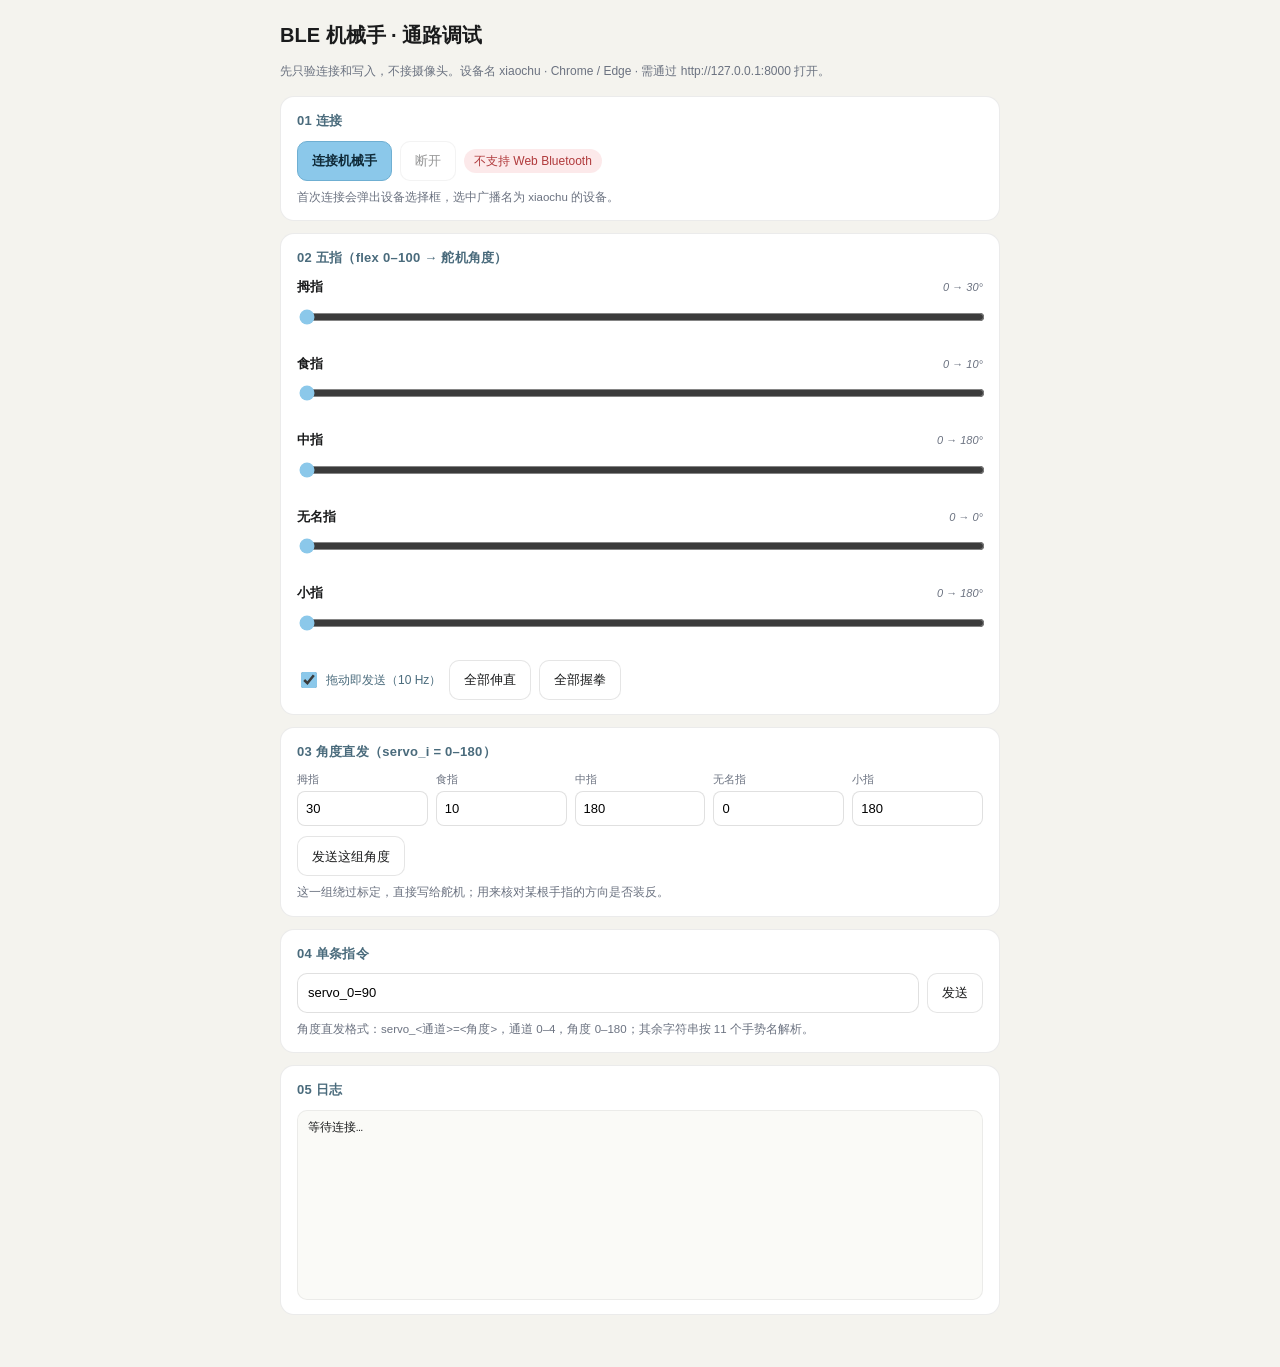
==== ble-test.html @ 400e304c "feat(capture): 网页端接入小楚君 BLE 机械手 - 新增 ble-bridge.js：flex(0-100) -> servo_i=angle，10Hz 节流、角度去重、丢手回伸直位 " ====
<!doctype html>
<html lang="zh-CN">
<head>
<meta charset="utf-8" />
<meta name="viewport" content="width=device-width, initial-scale=1" />
<title>BLE 机械手 · 通路调试</title>
<style>
  :root { color-scheme: light; }
  * { box-sizing: border-box; }
  body {
    margin: 0; padding: 20px 16px 40px;
    font-family: 'Roboto', 'PingFang SC', 'Segoe UI', Arial, sans-serif;
    background: #F4F3EE; color: #1A1B1C; line-height: 1.5;
  }
  .wrap { max-width: 720px; margin: 0 auto; }
  h1 { font-size: 20px; margin: 0 0 4px; }
  .sub { font-size: 12px; color: #6B7280; margin-bottom: 16px; }
  .card {
    background: #FFFFFF; border: 1px solid rgba(0,0,0,0.08);
    border-radius: 14px; padding: 14px 16px; margin-bottom: 12px;
  }
  .card h2 {
    font-size: 13px; margin: 0 0 10px; color: #4A6B7C;
    font-weight: 600; letter-spacing: .02em;
  }
  .row { display: flex; gap: 8px; align-items: center; flex-wrap: wrap; }
  .state {
    display: inline-block; font-size: 12px; padding: 3px 10px; border-radius: 999px;
    background: rgba(0,0,0,0.05); color: #6B7280;
  }
  .state[data-kind="ok"] { background: rgba(82,196,26,0.14); color: #2E7D1B; }
  .state[data-kind="err"] { background: rgba(234,102,104,0.14); color: #B03A3C; }
  .state[data-kind="wait"] { background: rgba(250,173,20,0.16); color: #8A6100; }
  button {
    font: inherit; font-size: 13px; padding: 9px 14px; min-height: 40px;
    border-radius: 10px; border: 1px solid rgba(0,0,0,0.10);
    background: #FFFFFF; color: #1A1B1C; cursor: pointer;
  }
  button.primary { background: #8BC8EA; border-color: #6FAFD2; color: #0F2A38; font-weight: 600; }
  button:disabled { opacity: .45; cursor: not-allowed; }
  .finger { margin: 10px 0 14px; }
  .finger__head {
    display: flex; justify-content: space-between; align-items: baseline;
    font-size: 13px; margin-bottom: 2px;
  }
  .finger__head b { font-variant-numeric: tabular-nums; }
  .finger__head span { font-size: 11px; color: #6B7280; }
  input[type="range"] { width: 100%; accent-color: #8BC8EA; height: 32px; }
  .grid5 { display: flex; gap: 8px; flex-wrap: wrap; }
  .grid5 label { flex: 1 1 96px; font-size: 11px; color: #6B7280; }
  .grid5 input[type="number"] {
    width: 100%; font: inherit; font-size: 13px; padding: 7px 8px; margin-top: 3px;
    border: 1px solid rgba(0,0,0,0.12); border-radius: 8px; background: #FFF;
  }
  input[type="text"] {
    flex: 1 1 180px; min-width: 0; font: inherit; font-size: 13px; padding: 9px 10px;
    border: 1px solid rgba(0,0,0,0.12); border-radius: 10px; background: #FFF;
  }
  .check { font-size: 12px; color: #4A6B7C; display: inline-flex; gap: 6px; align-items: center; }
  .check input { width: 16px; height: 16px; accent-color: #8BC8EA; }
  #log {
    height: 190px; overflow: auto; font-family: Consolas, 'Courier New', monospace;
    font-size: 11.5px; line-height: 1.55; background: #FAFAF7;
    border: 1px solid rgba(0,0,0,0.06); border-radius: 10px; padding: 8px 10px;
    white-space: pre-wrap; word-break: break-all;
  }
  .note { font-size: 11.5px; color: #6B7280; margin-top: 8px; }
</style>
</head>
<body>
<div class="wrap">
  <h1>BLE 机械手 · 通路调试</h1>
  <p class="sub">先只验连接和写入，不接摄像头。设备名 xiaochu · Chrome / Edge · 需通过 http://127.0.0.1:8000 打开。</p>

  <div class="card">
    <h2>01 连接</h2>
    <div class="row">
      <button id="btnConnect" class="primary">连接机械手</button>
      <button id="btnDisconnect" disabled>断开</button>
      <span class="state" id="state" data-kind="">未连接</span>
    </div>
    <div class="note" id="hint">首次连接会弹出设备选择框，选中广播名为 xiaochu 的设备。</div>
  </div>

  <div class="card">
    <h2>02 五指（flex 0–100 → 舵机角度）</h2>
    <div id="fingers"></div>
    <div class="row" style="margin-top:4px;">
      <label class="check"><input type="checkbox" id="autoSend" checked /><span>拖动即发送（10 Hz）</span></label>
      <button id="btnOpen">全部伸直</button>
      <button id="btnFist">全部握拳</button>
    </div>
  </div>

  <div class="card">
    <h2>03 角度直发（servo_i = 0–180）</h2>
    <div class="grid5" id="angleInputs"></div>
    <div class="row" style="margin-top:10px;">
      <button id="btnSendAngles">发送这组角度</button>
    </div>
    <div class="note">这一组绕过标定，直接写给舵机；用来核对某根手指的方向是否装反。</div>
  </div>

  <div class="card">
    <h2>04 单条指令</h2>
    <div class="row">
      <input type="text" id="cmdInput" value="servo_0=90" placeholder="例如 servo_0=90 或 fist" />
      <button id="btnSendCmd">发送</button>
    </div>
    <div class="note">角度直发格式：servo_&lt;通道&gt;=&lt;角度&gt;，通道 0–4，角度 0–180；其余字符串按 11 个手势名解析。</div>
  </div>

  <div class="card">
    <h2>05 日志</h2>
    <div id="log">等待连接…</div>
  </div>
</div>

<script src="ble-bridge.js"></script>
<script>
(function () {
  "use strict";
  var ble = window.BleHand;
  var stateEl = document.getElementById("state");
  var logEl = document.getElementById("log");
  var btnConnect = document.getElementById("btnConnect");
  var btnDisconnect = document.getElementById("btnDisconnect");
  var autoSend = document.getElementById("autoSend");

  var sliders = {};
  var angleInputs = {};

  function log(msg) {
    var t = new Date().toLocaleTimeString("zh-CN", { hour12: false });
    logEl.textContent += "\n[" + t + "] " + msg;
    logEl.scrollTop = logEl.scrollHeight;
  }

  function setState(text, kind) {
    stateEl.textContent = text;
    stateEl.dataset.kind = kind || "";
  }

  function refreshButtons() {
    var connected = ble.isConnected();
    btnConnect.disabled = connected;
    btnDisconnect.disabled = !connected;
  }

  var fingersBox = document.getElementById("fingers");
  var inputsBox = document.getElementById("angleInputs");
  ble.FINGERS.forEach(function (f) {
    var row = document.createElement("div");
    row.className = "finger";
    row.innerHTML =
      '<div class="finger__head"><b>' + f.label + '</b>' +
      '<span><i data-flex="' + f.name + '">0</i> → <i data-angle="' + f.name + '">' + f.open + '°</i></span></div>';
    var slider = document.createElement("input");
    slider.type = "range";
    slider.min = "0";
    slider.max = "100";
    slider.value = "0";
    slider.step = "1";
    slider.dataset.finger = f.name;
    slider.addEventListener("input", function () {
      var flex = Number(slider.value);
      row.querySelector('[data-flex="' + f.name + '"]').textContent = flex;
      row.querySelector('[data-angle="' + f.name + '"]').textContent = ble.flexToAngle(f, flex) + "°";
      if (autoSend.checked) {
        ble.setEnabled(true);
        ble.send(currentFingers());
      }
    });
    row.appendChild(slider);
    fingersBox.appendChild(row);
    sliders[f.name] = slider;

    var lab = document.createElement("label");
    lab.textContent = f.label;
    var num = document.createElement("input");
    num.type = "number";
    num.min = "0";
    num.max = "180";
    num.value = String(f.open);
    num.dataset.ch = String(f.ch);
    lab.appendChild(num);
    inputsBox.appendChild(lab);
    angleInputs[f.name] = num;
  });

  function currentFingers() {
    var out = {};
    ble.FINGERS.forEach(function (f) {
      out[f.name] = { flex: Number(sliders[f.name].value) };
    });
    return out;
  }

  function setAll(flex) {
    ble.FINGERS.forEach(function (f) {
      sliders[f.name].value = String(flex);
      var row = sliders[f.name].parentNode;
      row.querySelector('[data-flex="' + f.name + '"]').textContent = flex;
      row.querySelector('[data-angle="' + f.name + '"]').textContent = ble.flexToAngle(f, flex) + "°";
    });
    if (ble.isConnected()) {
      ble.setEnabled(true);
      ble.send(currentFingers());
      log("全部 → flex " + flex);
    }
  }

  ble.onStatus(function (text, kind) {
    setState(text, kind);
    refreshButtons();
    log("状态：" + text);
  });

  btnConnect.addEventListener("click", function () {
    if (!ble.supports()) {
      setState("不支持 Web Bluetooth", "err");
      log("当前浏览器不支持 Web Bluetooth，请换 Chrome / Edge 并通过 localhost 打开");
      return;
    }
    log("请求连接 xiaochu…");
    ble.connect().then(function () {
      refreshButtons();
    }).catch(function (err) {
      setState("连接失败", "err");
      log("连接失败：" + (err && err.message ? err.message : err));
    });
  });

  btnDisconnect.addEventListener("click", function () {
    ble.disconnect().then(function () { refreshButtons(); });
  });

  document.getElementById("btnOpen").addEventListener("click", function () { setAll(0); });
  document.getElementById("btnFist").addEventListener("click", function () { setAll(100); });

  document.getElementById("btnSendAngles").addEventListener("click", function () {
    if (!ble.isConnected()) {
      log("未连接，先连接设备");
      return;
    }
    var chain = Promise.resolve();
    ble.FINGERS.forEach(function (f) {
      chain = chain.then(function () {
        var ang = Math.max(0, Math.min(180, Number(angleInputs[f.name].value) || 0));
        return ble.sendRaw("servo_" + f.ch + "=" + ang).then(function (ok) {
          log("TX servo_" + f.ch + "=" + ang + (ok ? "  OK" : "  失败"));
        });
      });
    });
  });

  document.getElementById("btnSendCmd").addEventListener("click", function () {
    var cmd = document.getElementById("cmdInput").value.trim();
    if (!cmd) return;
    if (!ble.isConnected()) {
      log("未连接，先连接设备");
      return;
    }
    ble.sendRaw(cmd).then(function (ok) {
      log("TX " + cmd + (ok ? "  OK" : "  失败"));
    });
  });

  refreshButtons();
  setState(ble.supports() ? "未连接" : "不支持 Web Bluetooth", ble.supports() ? "" : "err");
})();
</script>
</body>
</html>
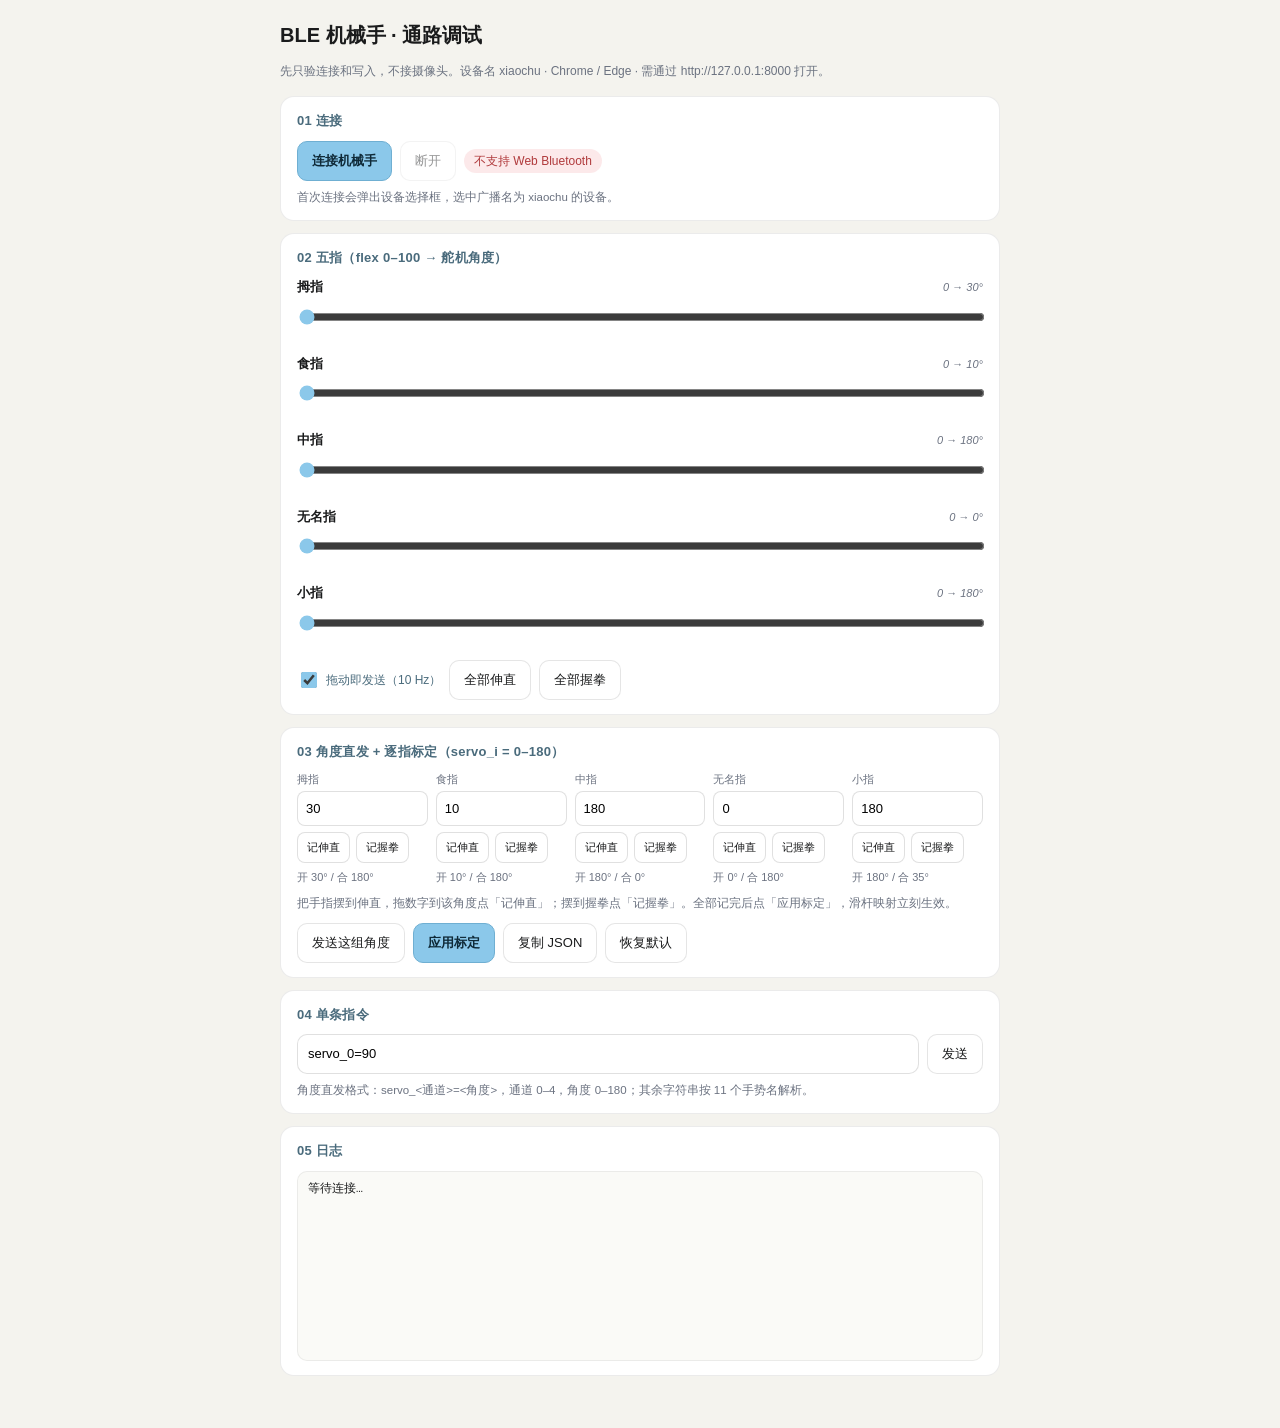
==== commit 2d30cd0f: "feat(ble): 逐指标定工具（open/closed 现场重标 + 持久化） - ble-bridge.js：新增 setCalibration / getCalibration / reset" ====
--- a/ble-test.html
+++ b/ble-test.html
@@ -65,6 +65,12 @@
     white-space: pre-wrap; word-break: break-all;
   }
   .note { font-size: 11.5px; color: #6B7280; margin-top: 8px; }
+  .cal { display: flex; gap: 6px; margin: 6px 0 2px; align-items: center; flex-wrap: wrap; }
+  .cal button {
+    font-size: 11px; padding: 6px 9px; min-height: 30px; border-radius: 8px;
+    background: #FFFFFF; border: 1px solid rgba(0,0,0,0.12); color: #1A1B1C;
+  }
+  .cal-val { font-size: 11px; color: #6B7280; font-variant-numeric: tabular-nums; }
 </style>
 </head>
 <body>
@@ -93,12 +99,15 @@
   </div>
 
   <div class="card">
-    <h2>03 角度直发（servo_i = 0–180）</h2>
+    <h2>03 角度直发 + 逐指标定（servo_i = 0–180）</h2>
     <div class="grid5" id="angleInputs"></div>
+    <div class="note">把手指摆到伸直，拖数字到该角度点「记伸直」；摆到握拳点「记握拳」。全部记完后点「应用标定」，滑杆映射立刻生效。</div>
     <div class="row" style="margin-top:10px;">
       <button id="btnSendAngles">发送这组角度</button>
+      <button id="btnApplyCal" class="primary">应用标定</button>
+      <button id="btnCopyCal">复制 JSON</button>
+      <button id="btnResetCal">恢复默认</button>
     </div>
-    <div class="note">这一组绕过标定，直接写给舵机；用来核对某根手指的方向是否装反。</div>
   </div>
 
   <div class="card">
@@ -129,6 +138,18 @@
 
   var sliders = {};
   var angleInputs = {};
+  var calStore = {};
+
+  function renderCal() {
+    ble.FINGERS.forEach(function (f) {
+      var el = document.querySelector('[data-cal-val="' + f.name + '"]');
+      if (!el) return;
+      var c = calStore[f.name] || {};
+      var open = c.open !== undefined ? c.open : f.open;
+      var closed = c.closed !== undefined ? c.closed : f.closed;
+      el.textContent = "开 " + open + "° / 合 " + closed + "°";
+    });
+  }
 
   function log(msg) {
     var t = new Date().toLocaleTimeString("zh-CN", { hour12: false });
@@ -184,6 +205,27 @@
     num.value = String(f.open);
     num.dataset.ch = String(f.ch);
     lab.appendChild(num);
+
+    var calRow = document.createElement("div");
+    calRow.className = "cal";
+    calRow.innerHTML =
+      '<button data-cal="open">记伸直</button>' +
+      '<button data-cal="closed">记握拳</button>' +
+      '<span class="cal-val" data-cal-val="' + f.name + '"></span>';
+    calRow.querySelector('[data-cal="open"]').addEventListener("click", function () {
+      if (!calStore[f.name]) calStore[f.name] = {};
+      calStore[f.name].open = Math.max(0, Math.min(180, Number(num.value) || 0));
+      renderCal();
+      log(f.label + " 伸直位记为 " + calStore[f.name].open + "°");
+    });
+    calRow.querySelector('[data-cal="closed"]').addEventListener("click", function () {
+      if (!calStore[f.name]) calStore[f.name] = {};
+      calStore[f.name].closed = Math.max(0, Math.min(180, Number(num.value) || 0));
+      renderCal();
+      log(f.label + " 握拳位记为 " + calStore[f.name].closed + "°");
+    });
+    lab.appendChild(calRow);
+
     inputsBox.appendChild(lab);
     angleInputs[f.name] = num;
   });
@@ -254,6 +296,48 @@
     });
   });
 
+  document.getElementById("btnApplyCal").addEventListener("click", function () {
+    var cal = {};
+    ble.FINGERS.forEach(function (f) {
+      var c = calStore[f.name];
+      if (!c) return;
+      cal[f.name] = {
+        open: c.open !== undefined ? c.open : f.open,
+        closed: c.closed !== undefined ? c.closed : f.closed
+      };
+    });
+    if (!Object.keys(cal).length) {
+      log("还没有记录任何标定点");
+      return;
+    }
+    ble.setCalibration(cal, true);
+    log("已应用标定：" + JSON.stringify(cal));
+
+    ble.FINGERS.forEach(function (f) {
+      var row = sliders[f.name].parentNode;
+      row.querySelector('[data-angle="' + f.name + '"]').textContent =
+        ble.flexToAngle(f, Number(sliders[f.name].value)) + "°";
+      angleInputs[f.name].value = String(f.open);
+    });
+    renderCal();
+  });
+
+  document.getElementById("btnCopyCal").addEventListener("click", function () {
+    var json = JSON.stringify(ble.getCalibration());
+    log("当前标定：" + json);
+    if (navigator.clipboard && navigator.clipboard.writeText) {
+      navigator.clipboard.writeText(json).then(function () {
+        log("已复制到剪贴板，可直接发给我写进默认表");
+      }).catch(function () {
+        log("复制失败，从日志里手动复制");
+      });
+    }
+  });
+
+  document.getElementById("btnResetCal").addEventListener("click", function () {
+    ble.resetCalibration();
+  });
+
   document.getElementById("btnSendCmd").addEventListener("click", function () {
     var cmd = document.getElementById("cmdInput").value.trim();
     if (!cmd) return;
@@ -267,6 +351,7 @@
   });
 
   refreshButtons();
+  renderCal();
   setState(ble.supports() ? "未连接" : "不支持 Web Bluetooth", ble.supports() ? "" : "err");
 })();
 </script>
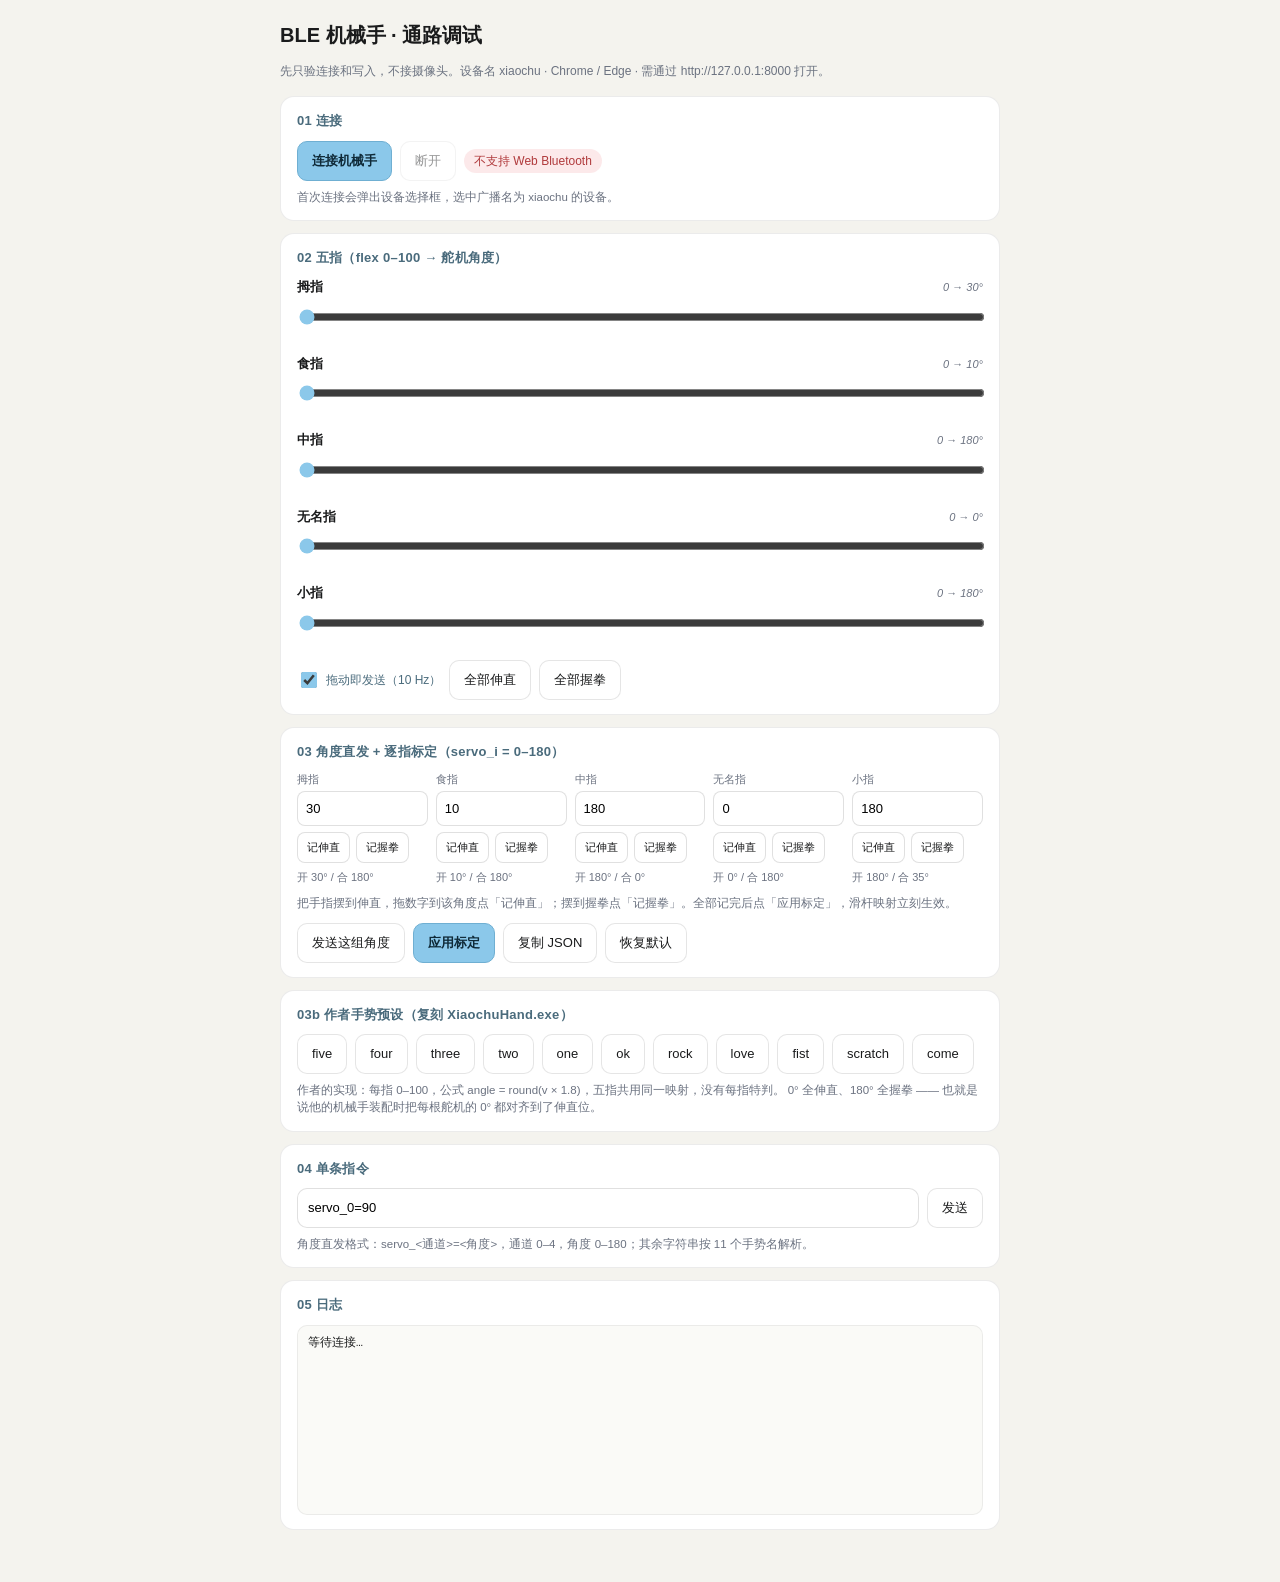
==== commit 06818c89: "feat(ble): 复刻作者手势预设 + 上位机逆向结论 - ble-bridge.js：新增 PRESET_FLEX / PRESET_NAMES / sendPreset()   从 Xiaoc" ====
--- a/ble-test.html
+++ b/ble-test.html
@@ -107,6 +107,15 @@
       <button id="btnApplyCal" class="primary">应用标定</button>
       <button id="btnCopyCal">复制 JSON</button>
       <button id="btnResetCal">恢复默认</button>
+    </div>
+  </div>
+
+  <div class="card">
+    <h2>03b 作者手势预设（复刻 XiaochuHand.exe）</h2>
+    <div class="row" id="presetBox"></div>
+    <div class="note">
+      作者的实现：每指 0–100，公式 angle = round(v × 1.8)，五指共用同一映射，没有每指特判。
+      0° 全伸直、180° 全握拳 —— 也就是说他的机械手装配时把每根舵机的 0° 都对齐到了伸直位。
     </div>
   </div>
 
@@ -350,6 +359,25 @@
     });
   });
 
+  (function buildPresets() {
+    var box = document.getElementById("presetBox");
+    if (!box || !ble.PRESET_NAMES) return;
+    ble.PRESET_NAMES.forEach(function (name) {
+      var b = document.createElement("button");
+      b.textContent = name;
+      b.addEventListener("click", function () {
+        if (!ble.isConnected()) {
+          log("未连接，先连接设备");
+          return;
+        }
+        ble.setEnabled(true);
+        ble.sendPreset(name);
+        log("预设 " + name + " → flex [" + ble.PRESET_FLEX[name].join(",") + "]");
+      });
+      box.appendChild(b);
+    });
+  })();
+
   refreshButtons();
   renderCal();
   setState(ble.supports() ? "未连接" : "不支持 Web Bluetooth", ble.supports() ? "" : "err");
